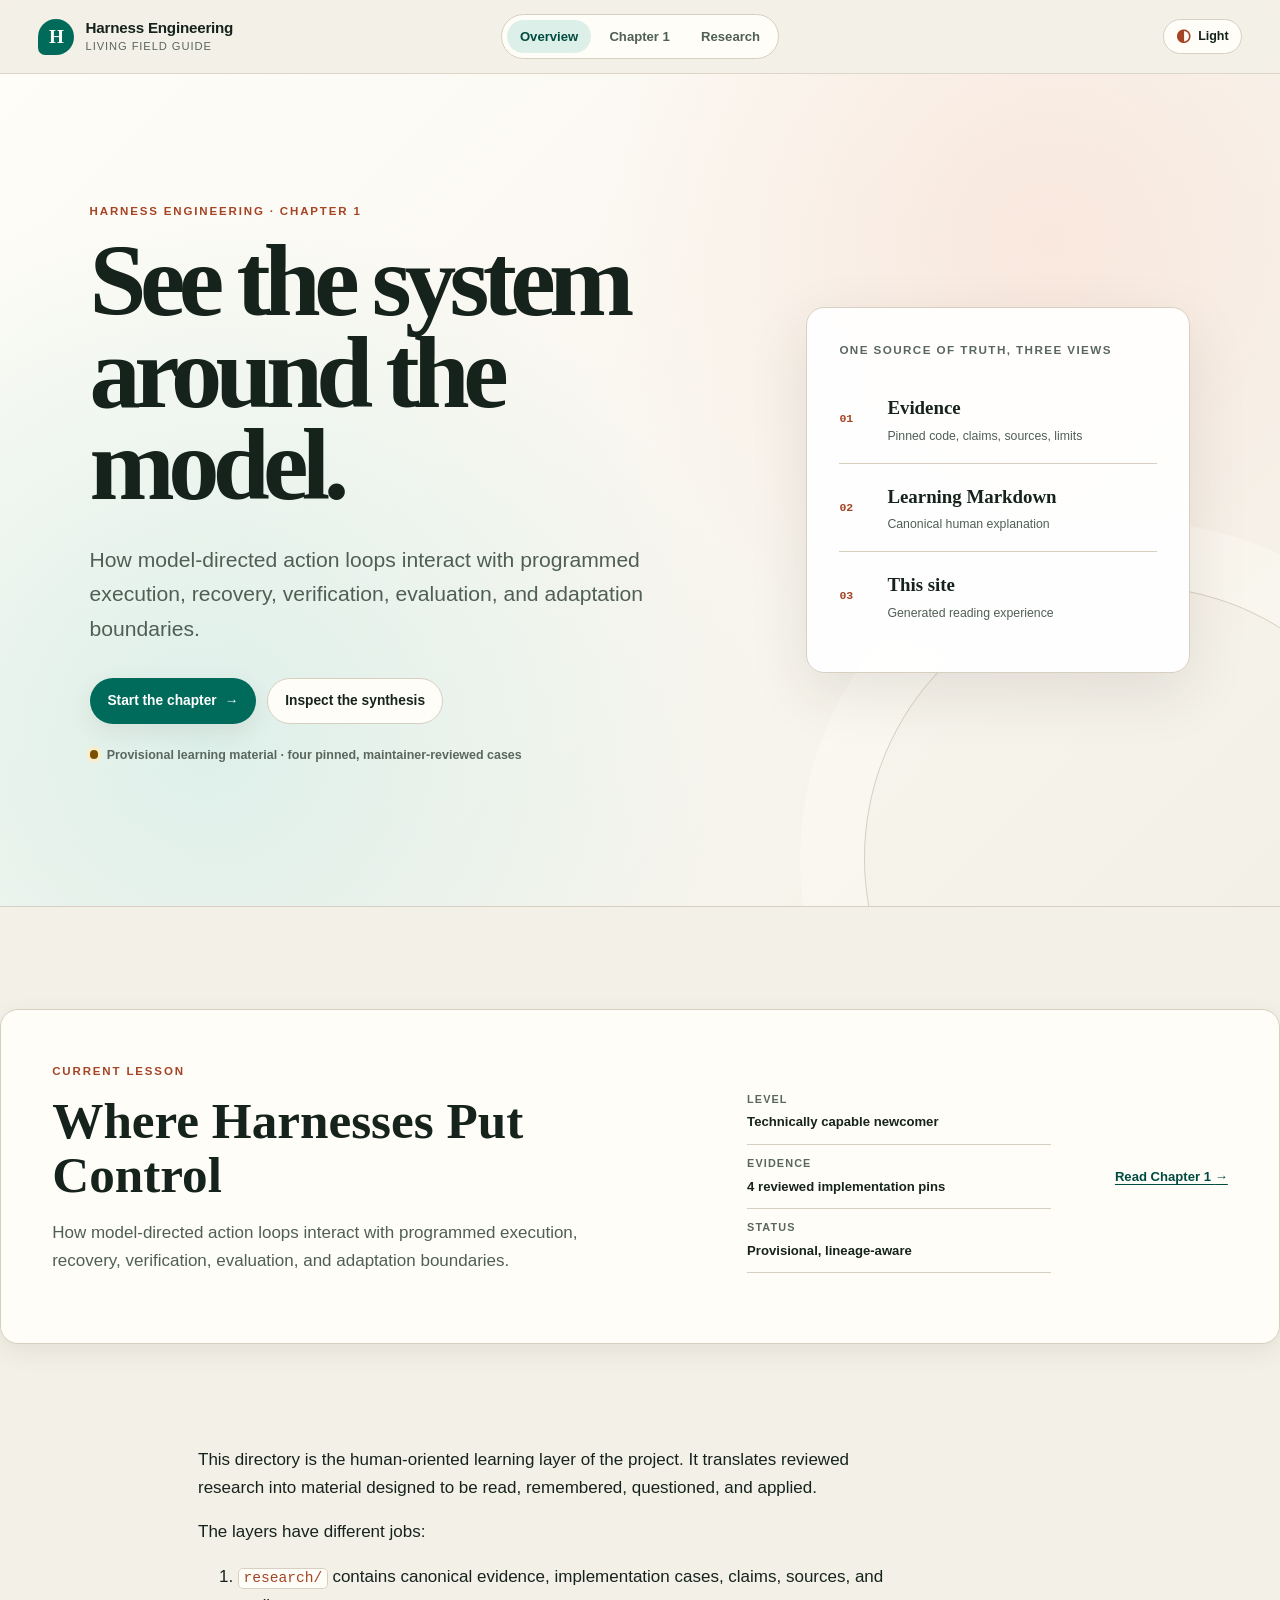
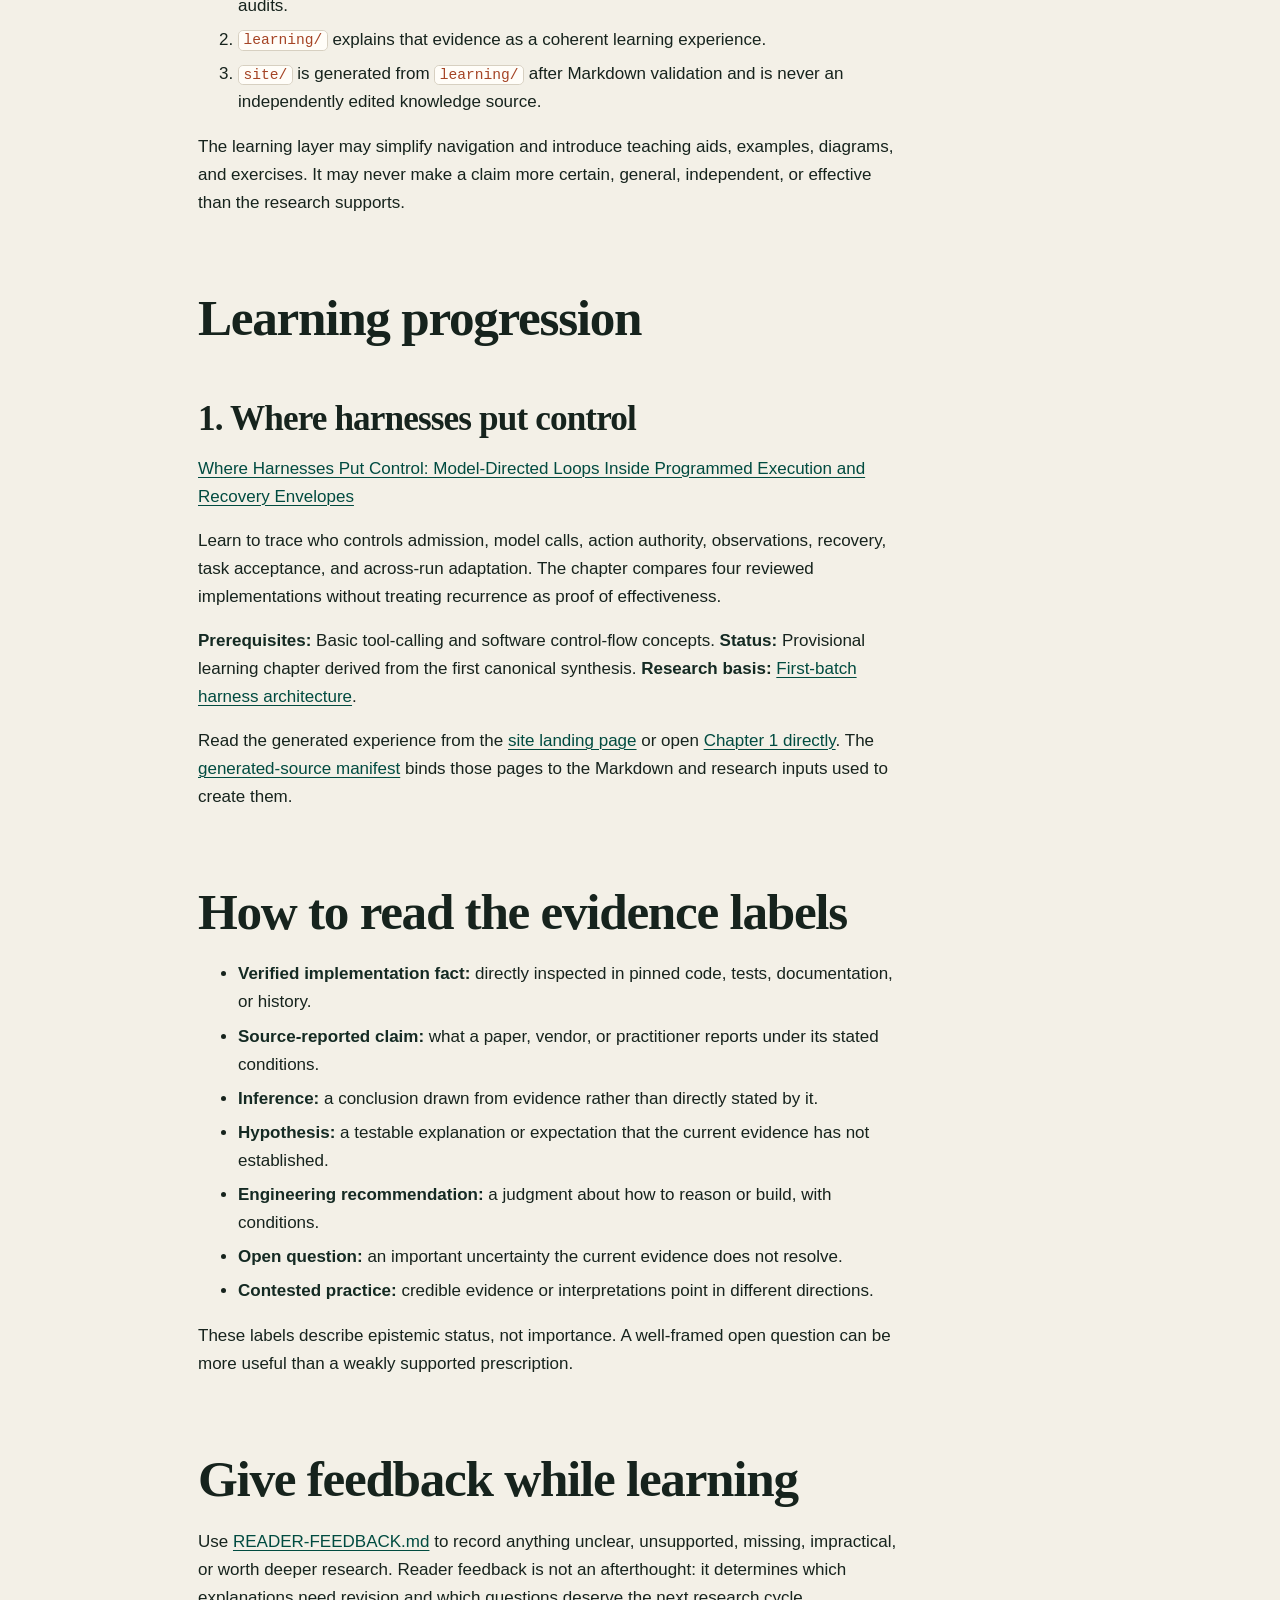
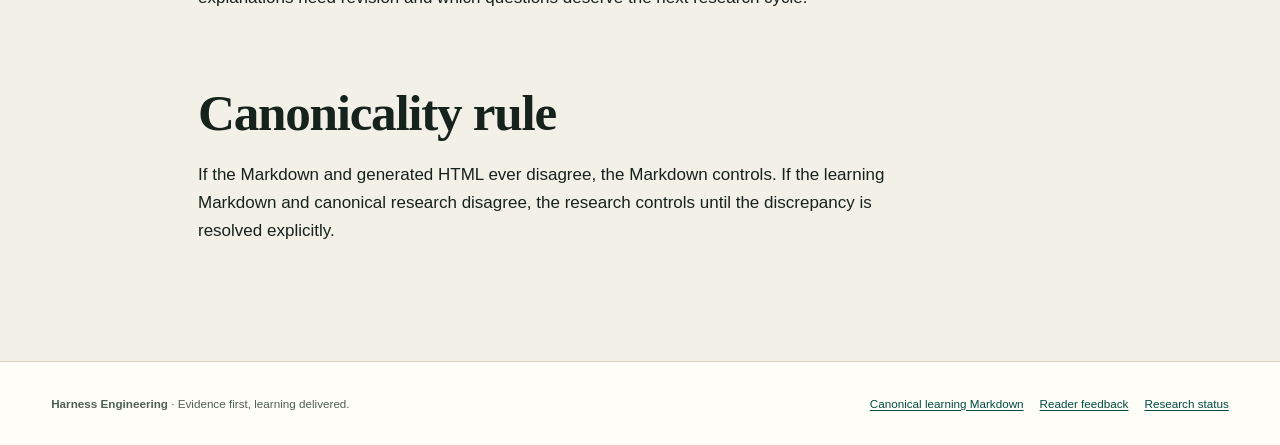
==== site/index.html @ 2ad6c8cf "Prepare first harness engineering learning experience" ====
<!doctype html>
<html lang="en" data-theme="system">
<head>
  <meta charset="utf-8">
  <meta name="viewport" content="width=device-width, initial-scale=1">
  <meta name="color-scheme" content="light dark">
  <meta name="description" content="A research-backed learning guide to the architecture around language models.">
  <title>Learning guide · Harness Engineering</title>
  <link rel="icon" href="data:image/svg+xml,%3Csvg xmlns='http://www.w3.org/2000/svg' viewBox='0 0 64 64'%3E%3Crect width='64' height='64' rx='18' fill='%23006b5a'/%3E%3Cpath d='M18 14h8v14h12V14h8v36h-8V36H26v14h-8z' fill='white'/%3E%3C/svg%3E">
  <link rel="stylesheet" href="assets/styles.css">
  <script defer src="assets/site.js"></script>
</head>
<body class="landing-page">
  <a class="skip-link" href="#main-content">Skip to content</a>
  <div class="reading-progress" aria-hidden="true"><span data-reading-progress></span></div>
  <header class="site-header">
  <a class="brand" href="index.html" aria-label="Harness Engineering home">
    <span class="brand-mark" aria-hidden="true">H</span>
    <span><strong>Harness Engineering</strong><small>Living field guide</small></span>
  </a>
  <nav class="primary-nav" aria-label="Primary">
    <a aria-current="page" href="index.html">Overview</a>
    <a href="chapters/where-harnesses-put-control.html">Chapter 1</a>
    <a href="../research/syntheses/first-batch-harness-architecture.md">Research</a>
  </nav>
  <button class="theme-toggle" type="button" data-theme-toggle aria-label="Use dark theme" title="Change color theme">
    <span class="theme-icon" aria-hidden="true">◐</span><span class="theme-label">Theme</span>
  </button>
</header>
  <main id="main-content" tabindex="-1">
  <section class="hero" aria-labelledby="hero-title">
    <div class="hero-copy">
      <p class="eyebrow">Harness engineering · Chapter 1</p>
      <h1 id="hero-title">See the system around the model.</h1>
      <p class="hero-lede">How model-directed action loops interact with programmed execution, recovery, verification, evaluation, and adaptation boundaries.</p>
      <div class="hero-actions">
        <a class="button primary" href="chapters/where-harnesses-put-control.html">Start the chapter <span aria-hidden="true">→</span></a>
        <a class="button quiet" href="../research/syntheses/first-batch-harness-architecture.md">Inspect the synthesis</a>
      </div>
      <p class="hero-note"><span class="status-dot" aria-hidden="true"></span> Provisional learning material · four pinned, maintainer-reviewed cases</p>
    </div>
    <div class="hero-model" aria-label="Three-layer knowledge architecture">
      <p class="model-kicker">One source of truth, three views</p>
      <ol>
        <li><span>01</span><div><strong>Evidence</strong><small>Pinned code, claims, sources, limits</small></div></li>
        <li><span>02</span><div><strong>Learning Markdown</strong><small>Canonical human explanation</small></div></li>
        <li><span>03</span><div><strong>This site</strong><small>Generated reading experience</small></div></li>
      </ol>
    </div>
  </section>

  <section class="chapter-feature" aria-labelledby="chapter-feature-title">
    <div>
      <p class="eyebrow">Current lesson</p>
      <h2 id="chapter-feature-title">Where Harnesses Put Control</h2>
      <p>How model-directed action loops interact with programmed execution, recovery, verification, evaluation, and adaptation boundaries.</p>
    </div>
    <dl class="chapter-facts">
      <div><dt>Level</dt><dd>Technically capable newcomer</dd></div>
      <div><dt>Evidence</dt><dd>4 reviewed implementation pins</dd></div>
      <div><dt>Status</dt><dd>Provisional, lineage-aware</dd></div>
    </dl>
    <a class="text-link" href="chapters/where-harnesses-put-control.html">Read Chapter 1 <span aria-hidden="true">→</span></a>
  </section>

  <section class="landing-copy prose" aria-labelledby="guide-details-title">
    <h2 id="guide-details-title" class="visually-hidden">About this learning guide</h2>
    <p>This directory is the human-oriented learning layer of the project. It translates reviewed research into material designed to be read, remembered, questioned, and applied.</p>
<p>The layers have different jobs:</p>
<ol>
<li><code>research/</code> contains canonical evidence, implementation cases, claims, sources, and audits.</li>
<li><code>learning/</code> explains that evidence as a coherent learning experience.</li>
<li><code>site/</code> is generated from <code>learning/</code> after Markdown validation and is never an independently edited knowledge source.</li>
</ol>
<p>The learning layer may simplify navigation and introduce teaching aids, examples, diagrams, and exercises. It may never make a claim more certain, general, independent, or effective than the research supports.</p>
<h2 id="learning-progression">Learning progression<a class="heading-anchor" href="#learning-progression" aria-label="Link to Learning progression">#</a></h2>
<h3 id="1-where-harnesses-put-control">1. Where harnesses put control<a class="heading-anchor" href="#1-where-harnesses-put-control" aria-label="Link to 1. Where harnesses put control">#</a></h3>
<p><a href="chapters/where-harnesses-put-control.html">Where Harnesses Put Control: Model-Directed Loops Inside Programmed Execution and Recovery Envelopes</a></p>
<p>Learn to trace who controls admission, model calls, action authority, observations, recovery, task acceptance, and across-run adaptation. The chapter compares four reviewed implementations without treating recurrence as proof of effectiveness.</p>
<p><strong>Prerequisites:</strong> Basic tool-calling and software control-flow concepts.
<strong>Status:</strong> Provisional learning chapter derived from the first canonical synthesis.
<strong>Research basis:</strong> <a href="../research/syntheses/first-batch-harness-architecture.md">First-batch harness architecture</a>.</p>
<p>Read the generated experience from the <a href="../site/index.html">site landing page</a> or open <a href="../site/chapters/where-harnesses-put-control.html">Chapter 1 directly</a>. The <a href="../site/generated-source-manifest.json">generated-source manifest</a> binds those pages to the Markdown and research inputs used to create them.</p>
<h2 id="how-to-read-the-evidence-labels">How to read the evidence labels<a class="heading-anchor" href="#how-to-read-the-evidence-labels" aria-label="Link to How to read the evidence labels">#</a></h2>
<ul>
<li><strong>Verified implementation fact:</strong> directly inspected in pinned code, tests, documentation, or history.</li>
<li><strong>Source-reported claim:</strong> what a paper, vendor, or practitioner reports under its stated conditions.</li>
<li><strong>Inference:</strong> a conclusion drawn from evidence rather than directly stated by it.</li>
<li><strong>Hypothesis:</strong> a testable explanation or expectation that the current evidence has not established.</li>
<li><strong>Engineering recommendation:</strong> a judgment about how to reason or build, with conditions.</li>
<li><strong>Open question:</strong> an important uncertainty the current evidence does not resolve.</li>
<li><strong>Contested practice:</strong> credible evidence or interpretations point in different directions.</li>
</ul>
<p>These labels describe epistemic status, not importance. A well-framed open question can be more useful than a weakly supported prescription.</p>
<h2 id="give-feedback-while-learning">Give feedback while learning<a class="heading-anchor" href="#give-feedback-while-learning" aria-label="Link to Give feedback while learning">#</a></h2>
<p>Use <a href="../learning/READER-FEEDBACK.md">READER-FEEDBACK.md</a> to record anything unclear, unsupported, missing, impractical, or worth deeper research. Reader feedback is not an afterthought: it determines which explanations need revision and which questions deserve the next research cycle.</p>
<h2 id="canonicality-rule">Canonicality rule<a class="heading-anchor" href="#canonicality-rule" aria-label="Link to Canonicality rule">#</a></h2>
<p>If the Markdown and generated HTML ever disagree, the Markdown controls. If the learning Markdown and canonical research disagree, the research controls until the discrepancy is resolved explicitly.</p>

  </section>
</main>
  <footer class="site-footer">
    <p><strong>Harness Engineering</strong> · Evidence first, learning delivered.</p>
    <nav aria-label="Footer">
      <a href="../learning/README.md">Canonical learning Markdown</a>
      <a href="../learning/READER-FEEDBACK.md">Reader feedback</a>
      <a href="../research/STATUS.md">Research status</a>
    </nav>
  </footer>
</body>
</html>
---- site/assets/styles.css ----
:root {
  color-scheme: light;
  --paper: #f3f0e7;
  --paper-deep: #e8e2d4;
  --surface: #fffdf8;
  --surface-raised: #ffffff;
  --ink: #16231d;
  --ink-soft: #4f5f56;
  --ink-faint: #59675f;
  --line: #d7d0c1;
  --line-strong: #b8ad9a;
  --teal: #006b5a;
  --teal-strong: #004b40;
  --teal-soft: #dcefe9;
  --rust: #a54425;
  --rust-soft: #f9e6dc;
  --gold: #795100;
  --gold-soft: #f7edcf;
  --blue: #2f5f8a;
  --blue-soft: #e3edf7;
  --violet: #66518e;
  --violet-soft: #eee8f7;
  --danger: #9b3030;
  --danger-soft: #fae5e3;
  --shadow: 0 20px 60px rgb(49 42 29 / 10%);
  --shadow-small: 0 8px 24px rgb(49 42 29 / 8%);
  --radius: 18px;
  --radius-small: 10px;
  --measure: 74ch;
  --sans: Inter, ui-sans-serif, -apple-system, BlinkMacSystemFont, "Segoe UI", sans-serif;
  --serif: Iowan Old Style, Charter, "Bitstream Charter", "Sitka Text", Cambria, Georgia, serif;
  --mono: "SFMono-Regular", Consolas, "Liberation Mono", monospace;
}

html[data-theme="dark"] {
  color-scheme: dark;
  --paper: #101713;
  --paper-deep: #162019;
  --surface: #18231d;
  --surface-raised: #1d2a23;
  --ink: #edf2ec;
  --ink-soft: #b7c3ba;
  --ink-faint: #8d9b91;
  --line: #34453a;
  --line-strong: #526658;
  --teal: #63d2b7;
  --teal-strong: #9ee8d6;
  --teal-soft: #173a31;
  --rust: #ef906c;
  --rust-soft: #47291f;
  --gold: #e3bd62;
  --gold-soft: #3d331b;
  --blue: #88b7e1;
  --blue-soft: #20364a;
  --violet: #bba8df;
  --violet-soft: #332b45;
  --danger: #f49a94;
  --danger-soft: #482524;
  --shadow: 0 20px 60px rgb(0 0 0 / 28%);
  --shadow-small: 0 8px 24px rgb(0 0 0 / 22%);
}

*,
*::before,
*::after {
  box-sizing: border-box;
}

html {
  scroll-behavior: smooth;
  scroll-padding-top: 7rem;
}

body {
  min-width: 300px;
  margin: 0;
  background: var(--paper);
  color: var(--ink);
  font-family: var(--sans);
  font-size: 17px;
  line-height: 1.65;
  text-rendering: optimizeLegibility;
}

a {
  color: var(--teal-strong);
  text-underline-offset: 0.2em;
  text-decoration-thickness: 0.08em;
}

a:hover {
  color: var(--rust);
}

button,
a {
  -webkit-tap-highlight-color: transparent;
}

:focus-visible {
  outline: 3px solid var(--rust);
  outline-offset: 4px;
  border-radius: 3px;
}

.visually-hidden {
  position: absolute !important;
  width: 1px !important;
  height: 1px !important;
  padding: 0 !important;
  margin: -1px !important;
  overflow: hidden !important;
  clip: rect(0, 0, 0, 0) !important;
  white-space: nowrap !important;
  border: 0 !important;
}

.skip-link {
  position: fixed;
  z-index: 100;
  top: 0.75rem;
  left: 0.75rem;
  padding: 0.65rem 0.9rem;
  transform: translateY(-160%);
  background: var(--ink);
  color: var(--surface);
  border-radius: 0.4rem;
  font-weight: 750;
}

.skip-link:focus {
  transform: translateY(0);
}

.reading-progress {
  position: fixed;
  z-index: 60;
  inset: 0 0 auto;
  height: 3px;
  background: transparent;
}

.reading-progress span {
  display: block;
  width: 100%;
  height: 100%;
  transform: scaleX(0);
  transform-origin: left;
  background: linear-gradient(90deg, var(--teal), var(--rust));
}

.site-header {
  position: sticky;
  z-index: 50;
  top: 0;
  display: grid;
  grid-template-columns: minmax(13rem, 1fr) auto minmax(7rem, 1fr);
  align-items: center;
  min-height: 74px;
  padding: 0.65rem clamp(1rem, 3vw, 3.5rem);
  border-bottom: 1px solid color-mix(in srgb, var(--line), transparent 18%);
  background: color-mix(in srgb, var(--paper), transparent 6%);
  backdrop-filter: blur(18px) saturate(115%);
}

.brand {
  display: inline-flex;
  gap: 0.7rem;
  align-items: center;
  width: fit-content;
  color: var(--ink);
  text-decoration: none;
}

.brand-mark {
  display: grid;
  place-items: center;
  width: 2.25rem;
  height: 2.25rem;
  border-radius: 50% 50% 50% 20%;
  background: var(--teal);
  color: var(--surface);
  font-family: var(--serif);
  font-size: 1.2rem;
  font-weight: 800;
}

.brand strong,
.brand small {
  display: block;
  line-height: 1.2;
}

.brand strong {
  font-size: 0.95rem;
  letter-spacing: -0.015em;
}

.brand small {
  margin-top: 0.15rem;
  color: var(--ink-faint);
  font-size: 0.7rem;
  letter-spacing: 0.08em;
  text-transform: uppercase;
}

.primary-nav {
  display: flex;
  gap: 0.35rem;
  align-items: center;
  padding: 0.3rem;
  border: 1px solid var(--line);
  border-radius: 999px;
  background: var(--surface);
}

.primary-nav a {
  padding: 0.38rem 0.8rem;
  border-radius: 999px;
  color: var(--ink-soft);
  font-size: 0.82rem;
  font-weight: 700;
  text-decoration: none;
}

.primary-nav a[aria-current="page"] {
  background: var(--teal-soft);
  color: var(--teal-strong);
}

.theme-toggle {
  justify-self: end;
  display: inline-flex;
  gap: 0.45rem;
  align-items: center;
  padding: 0.52rem 0.75rem;
  border: 1px solid var(--line);
  border-radius: 999px;
  background: var(--surface);
  color: var(--ink);
  font: 700 0.78rem/1 var(--sans);
  cursor: pointer;
}

.theme-icon {
  color: var(--rust);
  font-size: 1.05rem;
}

.hero {
  position: relative;
  display: grid;
  grid-template-columns: minmax(0, 1.25fr) minmax(18rem, 0.75fr);
  gap: clamp(2rem, 6vw, 7rem);
  align-items: center;
  min-height: min(760px, calc(100vh - 74px));
  padding: clamp(4rem, 10vw, 8rem) clamp(1.3rem, 7vw, 8rem);
  overflow: hidden;
  border-bottom: 1px solid var(--line);
  background:
    radial-gradient(circle at 82% 20%, color-mix(in srgb, var(--rust-soft), transparent 10%), transparent 28rem),
    radial-gradient(circle at 16% 80%, color-mix(in srgb, var(--teal-soft), transparent 5%), transparent 34rem),
    linear-gradient(135deg, var(--surface), var(--paper));
}

.hero::after {
  content: "";
  position: absolute;
  right: -8rem;
  bottom: -14rem;
  width: 34rem;
  height: 34rem;
  border: 1px solid var(--line);
  border-radius: 50%;
  box-shadow: 0 0 0 4rem color-mix(in srgb, var(--surface), transparent 70%);
  pointer-events: none;
}

.hero-copy,
.hero-model {
  position: relative;
  z-index: 1;
}

.eyebrow {
  margin: 0 0 0.85rem;
  color: var(--rust);
  font-size: 0.72rem;
  font-weight: 850;
  letter-spacing: 0.16em;
  text-transform: uppercase;
}

.hero h1 {
  max-width: 12ch;
  margin: 0;
  font-family: var(--serif);
  font-size: clamp(3.4rem, 8vw, 7.8rem);
  font-weight: 640;
  letter-spacing: -0.065em;
  line-height: 0.9;
}

.hero-lede {
  max-width: 63ch;
  margin: 2rem 0 0;
  color: var(--ink-soft);
  font-size: clamp(1.05rem, 1.65vw, 1.32rem);
  line-height: 1.62;
}

.hero-actions,
.chapter-actions {
  display: flex;
  flex-wrap: wrap;
  gap: 0.7rem;
  margin-top: 2rem;
}

.button {
  display: inline-flex;
  gap: 0.5rem;
  align-items: center;
  justify-content: center;
  min-height: 2.9rem;
  padding: 0.7rem 1.05rem;
  border: 1px solid transparent;
  border-radius: 999px;
  font: 760 0.86rem/1.2 var(--sans);
  text-decoration: none;
  cursor: pointer;
}

.button.primary {
  background: var(--teal);
  color: #fff;
  box-shadow: var(--shadow-small);
}

.button.primary:hover {
  background: var(--rust);
  color: #fff;
}

.button.quiet {
  border-color: var(--line);
  background: var(--surface);
  color: var(--ink);
}

.button.compact {
  min-height: 2.35rem;
  padding: 0.5rem 0.85rem;
  font-size: 0.77rem;
}

.hero-note {
  margin-top: 1.3rem;
  color: var(--ink-faint);
  font-size: 0.78rem;
  font-weight: 650;
}

.status-dot {
  display: inline-block;
  width: 0.55rem;
  height: 0.55rem;
  margin-right: 0.3rem;
  border-radius: 50%;
  background: var(--gold);
  box-shadow: 0 0 0 0.23rem var(--gold-soft);
}

.hero-model {
  padding: clamp(1.3rem, 3vw, 2rem);
  border: 1px solid var(--line);
  border-radius: var(--radius);
  background: color-mix(in srgb, var(--surface-raised), transparent 6%);
  box-shadow: var(--shadow);
}

.model-kicker {
  margin: 0 0 1rem;
  color: var(--ink-faint);
  font-size: 0.73rem;
  font-weight: 800;
  letter-spacing: 0.12em;
  text-transform: uppercase;
}

.hero-model ol {
  margin: 0;
  padding: 0;
  list-style: none;
}

.hero-model li {
  display: grid;
  grid-template-columns: 2.2rem 1fr;
  gap: 0.8rem;
  align-items: center;
  padding: 1.05rem 0;
  border-top: 1px solid var(--line);
}

.hero-model li:first-child {
  border-top: 0;
}

.hero-model li > span {
  color: var(--rust);
  font: 800 0.72rem/1 var(--mono);
}

.hero-model strong,
.hero-model small {
  display: block;
}

.hero-model strong {
  font-family: var(--serif);
  font-size: 1.18rem;
}

.hero-model small {
  margin-top: 0.16rem;
  color: var(--ink-soft);
  font-size: 0.77rem;
}

.chapter-feature {
  display: grid;
  grid-template-columns: minmax(0, 1.35fr) minmax(14rem, 0.65fr) auto;
  gap: clamp(2rem, 5vw, 5rem);
  align-items: center;
  max-width: 1280px;
  margin: clamp(4rem, 8vw, 7rem) auto;
  padding: clamp(1.3rem, 4vw, 3.2rem);
  border: 1px solid var(--line);
  border-radius: var(--radius);
  background: var(--surface);
  box-shadow: var(--shadow-small);
}

.chapter-feature h2 {
  margin: 0;
  font-family: var(--serif);
  font-size: clamp(2rem, 4vw, 3.5rem);
  line-height: 1.05;
}

.chapter-feature p:not(.eyebrow) {
  max-width: 58ch;
  color: var(--ink-soft);
}

.chapter-facts {
  margin: 0;
}

.chapter-facts div {
  padding: 0.65rem 0;
  border-bottom: 1px solid var(--line);
}

.chapter-facts dt {
  color: var(--ink-faint);
  font-size: 0.68rem;
  font-weight: 800;
  letter-spacing: 0.1em;
  text-transform: uppercase;
}

.chapter-facts dd {
  margin: 0.18rem 0 0;
  color: var(--ink);
  font-size: 0.82rem;
  font-weight: 700;
}

.text-link {
  white-space: nowrap;
  font-size: 0.82rem;
  font-weight: 800;
}

.landing-copy {
  max-width: 980px;
  margin: 0 auto clamp(5rem, 9vw, 9rem);
  padding: 0 clamp(1.3rem, 5vw, 3rem);
}

.chapter-layout {
  display: grid;
  grid-template-columns: minmax(10rem, 0.7fr) minmax(0, 3fr) minmax(12rem, 0.85fr);
  gap: clamp(1.5rem, 4vw, 4rem);
  max-width: 1560px;
  margin: 0 auto;
  padding: clamp(2rem, 5vw, 5rem) clamp(1.2rem, 4vw, 4rem) 6rem;
}

.chapter-rail,
.toc {
  position: sticky;
  top: 6.5rem;
  align-self: start;
  max-height: calc(100vh - 8rem);
  overflow: auto;
  font-size: 0.76rem;
}

.chapter-rail {
  color: var(--ink-soft);
}

.back-link,
.rail-source {
  font-weight: 750;
}

.rail-label {
  margin: 2.5rem 0 0.5rem;
  color: var(--ink-faint);
  font-size: 0.68rem;
  font-weight: 850;
  letter-spacing: 0.12em;
  text-transform: uppercase;
}

.rail-progress {
  height: 4px;
  border-radius: 999px;
  background: var(--line);
}

.rail-progress span {
  display: block;
  width: 100%;
  height: 100%;
  border-radius: inherit;
  background: var(--teal);
}

.rail-status,
.rail-updated {
  margin: 1rem 0 0;
}

.rail-source {
  display: inline-block;
  margin-top: 1.5rem;
}

.chapter-article {
  min-width: 0;
  max-width: 900px;
  margin: 0 auto;
}

.chapter-header {
  margin-bottom: 3.5rem;
  padding-bottom: 2.5rem;
  border-bottom: 1px solid var(--line);
}

.chapter-header h1 {
  max-width: 15ch;
  margin: 0;
  font-family: var(--serif);
  font-size: clamp(3rem, 7vw, 6.4rem);
  font-weight: 640;
  letter-spacing: -0.055em;
  line-height: 0.94;
}

.chapter-subtitle {
  max-width: 48ch;
  margin: 1.25rem 0 0;
  color: var(--rust);
  font-family: var(--serif);
  font-size: clamp(1.2rem, 2vw, 1.6rem);
  font-style: italic;
}

.chapter-summary {
  max-width: 64ch;
  margin: 1.2rem 0 0;
  color: var(--ink-soft);
  font-size: 1.05rem;
}

.case-pins {
  display: grid;
  grid-template-columns: repeat(2, minmax(0, 1fr));
  gap: 0.5rem;
  margin: 1.8rem 0 0;
  padding: 0;
  list-style: none;
}

.case-pins li {
  display: grid;
  grid-template-columns: minmax(0, 1fr) auto;
  gap: 0.08rem 0.7rem;
  padding: 0.72rem 0.8rem;
  border: 1px solid var(--line);
  border-radius: var(--radius-small);
  background: var(--surface);
}

.case-pins strong,
.case-pins span {
  overflow: hidden;
  text-overflow: ellipsis;
  white-space: nowrap;
}

.case-pins strong {
  font-size: 0.75rem;
}

.case-pins span {
  color: var(--ink-faint);
  font-size: 0.68rem;
}

.case-pins code {
  grid-column: 2;
  grid-row: 1 / 3;
  align-self: center;
  color: var(--rust);
  font-size: 0.66rem;
}

.epistemic-key {
  display: flex;
  flex-wrap: wrap;
  gap: 0.42rem;
  margin: 1.1rem 0 0;
  padding: 0;
  list-style: none;
}

.epistemic-key li,
.evidence-kind {
  padding: 0.22rem 0.48rem;
  border: 1px solid var(--line);
  border-radius: 999px;
  background: var(--surface);
  color: var(--ink-soft);
  font-size: 0.63rem;
  font-weight: 800;
  letter-spacing: 0.035em;
}

.epistemic-key .kind-fact { border-color: color-mix(in srgb, var(--teal), transparent 35%); background: var(--teal-soft); color: var(--teal-strong); }
.epistemic-key .kind-reported { border-color: color-mix(in srgb, var(--blue), transparent 35%); background: var(--blue-soft); color: var(--blue); }
.epistemic-key .kind-inference { border-color: color-mix(in srgb, var(--gold), transparent 35%); background: var(--gold-soft); color: var(--gold); }
.epistemic-key .kind-recommendation { border-color: color-mix(in srgb, var(--violet), transparent 35%); background: var(--violet-soft); color: var(--violet); }
.epistemic-key .kind-contested { border-color: color-mix(in srgb, var(--danger), transparent 35%); background: var(--danger-soft); color: var(--danger); }
.epistemic-key .kind-open { border-style: dashed; border-color: var(--line-strong); }

.prose {
  color: var(--ink);
}

.prose > :first-child {
  margin-top: 0;
}

.prose h2,
.prose h3,
.prose h4 {
  position: relative;
  font-family: var(--serif);
  font-weight: 650;
  letter-spacing: -0.025em;
  line-height: 1.12;
}

.prose h2 {
  margin: 4.5rem 0 1.25rem;
  font-size: clamp(2rem, 4vw, 3.25rem);
}

.prose h3 {
  margin: 3.3rem 0 1rem;
  font-size: clamp(1.55rem, 2.8vw, 2.2rem);
}

.prose h4 {
  margin: 2.2rem 0 0.75rem;
  font-size: 1.3rem;
}

.heading-anchor {
  position: absolute;
  left: -1.2em;
  opacity: 0;
  color: var(--line-strong);
  font-family: var(--sans);
  font-size: 0.55em;
  text-decoration: none;
}

.prose h2:hover .heading-anchor,
.prose h3:hover .heading-anchor,
.prose h4:hover .heading-anchor,
.heading-anchor:focus-visible {
  opacity: 1;
}

.prose p,
.prose ul,
.prose ol {
  max-width: var(--measure);
}

.prose p {
  margin: 1rem 0;
}

.prose li + li {
  margin-top: 0.38rem;
}

.prose strong {
  color: color-mix(in srgb, var(--ink), var(--teal) 10%);
}

.prose code,
.chapter-layout code {
  font-family: var(--mono);
}

.prose :not(pre) > code {
  padding: 0.08em 0.3em;
  border: 1px solid var(--line);
  border-radius: 0.3rem;
  background: var(--surface);
  color: var(--rust);
  font-size: 0.86em;
  overflow-wrap: anywhere;
}

.prose pre {
  max-width: 100%;
  padding: 1rem;
  overflow: auto;
  border: 1px solid var(--line);
  border-radius: var(--radius-small);
  background: var(--surface);
  font-size: 0.82rem;
}

.callout {
  max-width: var(--measure);
  margin: 2rem 0;
  padding: 1.05rem 1.25rem;
  border: 1px solid var(--line);
  border-left: 5px solid var(--gold);
  border-radius: 0 var(--radius-small) var(--radius-small) 0;
  background: var(--gold-soft);
  color: var(--ink-soft);
}

.callout.confusion {
  border-left-color: var(--rust);
  background: var(--rust-soft);
}

.callout p {
  margin: 0;
}

.evidence-detail {
  max-width: var(--measure);
  margin: 1.4rem 0;
  border: 1px solid var(--line);
  border-radius: var(--radius-small);
  background: var(--surface);
  box-shadow: var(--shadow-small);
}

.evidence-detail.kind-fact { border-left: 4px solid var(--teal); }
.evidence-detail.kind-reported { border-left: 4px solid var(--blue); }
.evidence-detail.kind-inference { border-left: 4px solid var(--gold); }
.evidence-detail.kind-recommendation { border-left: 4px solid var(--violet); }
.evidence-detail.kind-contested { border-left: 4px solid var(--danger); }
.evidence-detail.kind-open { border-left: 4px dashed var(--line-strong); }

.evidence-detail summary {
  padding: 0.85rem 2.7rem 0.85rem 1rem;
  color: var(--teal-strong);
  font-size: 0.78rem;
  font-weight: 820;
  cursor: pointer;
}

.evidence-detail[open] summary {
  border-bottom: 1px solid var(--line);
}

.evidence-detail > :not(summary) {
  margin-right: 1rem;
  margin-left: 1rem;
}

.evidence-detail > :last-child {
  margin-bottom: 1rem;
}

.table-scroll {
  max-width: 100%;
  margin: 1.8rem 0;
  overflow-x: auto;
  border: 1px solid var(--line);
  border-radius: var(--radius-small);
  background: var(--surface);
  box-shadow: var(--shadow-small);
}

.table-scroll:focus-visible {
  outline-offset: 2px;
}

.prose table {
  width: 100%;
  border-collapse: collapse;
  font-size: 0.8rem;
  line-height: 1.45;
}

.prose th,
.prose td {
  padding: 0.8rem 0.9rem;
  border-bottom: 1px solid var(--line);
  vertical-align: top;
  text-align: left;
}

.prose th {
  background: var(--paper-deep);
  color: var(--ink);
  font-size: 0.7rem;
  letter-spacing: 0.04em;
}

.prose tr:last-child td {
  border-bottom: 0;
}

.control-map {
  max-width: 100%;
  margin: 2.5rem 0;
  padding: clamp(1rem, 3vw, 1.7rem);
  border: 1px solid var(--line-strong);
  border-radius: var(--radius);
  background: linear-gradient(160deg, var(--surface), color-mix(in srgb, var(--teal-soft), var(--surface) 82%));
  box-shadow: var(--shadow);
}

.control-map figcaption strong,
.control-map figcaption span {
  display: block;
}

.control-map figcaption strong {
  font-family: var(--serif);
  font-size: 1.5rem;
}

.control-map figcaption span {
  color: var(--ink-soft);
  font-size: 0.78rem;
}

.control-flow {
  display: grid;
  grid-template-columns: repeat(3, minmax(0, 1fr));
  gap: 0.65rem;
  margin: 1.5rem 0 0;
  padding: 0;
  list-style: none;
}

.control-flow li,
.support-contracts article,
.control-branch > div {
  border: 1px solid var(--line);
  border-radius: var(--radius-small);
  background: var(--surface-raised);
}

.control-flow li {
  display: grid;
  grid-template-columns: auto 1fr;
  gap: 0.6rem;
  align-items: start;
  padding: 0.8rem;
}

.flow-number {
  color: var(--rust);
  font: 800 0.66rem/1.3 var(--mono);
}

.control-flow strong,
.control-flow small,
.control-branch strong,
.control-branch small {
  display: block;
}

.control-flow strong,
.control-branch strong {
  font-size: 0.76rem;
}

.control-flow small,
.control-branch small {
  margin-top: 0.15rem;
  color: var(--ink-soft);
  font-size: 0.66rem;
  line-height: 1.35;
}

.control-branch {
  display: grid;
  grid-template-columns: 1fr auto 1fr;
  gap: 0.65rem;
  align-items: center;
  margin: 0.65rem 0 0;
}

.control-branch > div {
  padding: 0.75rem;
}

.branch-arrow {
  color: var(--rust);
  font-size: 1.3rem;
}

.branch-line {
  display: none;
}

.support-contracts {
  display: grid;
  grid-template-columns: repeat(3, minmax(0, 1fr));
  gap: 0.65rem;
  margin-top: 0.65rem;
}

.support-contracts article {
  padding: 0.7rem;
  border-style: dashed;
}

.support-contracts span {
  color: var(--violet);
  font-size: 0.65rem;
  font-weight: 850;
  letter-spacing: 0.05em;
  text-transform: uppercase;
}

.support-contracts p,
.diagram-loop-note {
  margin: 0.3rem 0 0;
  color: var(--ink-soft);
  font-size: 0.66rem;
  line-height: 1.4;
}

.diagram-loop-note {
  max-width: none !important;
  padding-top: 0.8rem;
  border-top: 1px solid var(--line);
}

.toc {
  padding-left: 1rem;
  border-left: 1px solid var(--line);
}

.toc-title {
  margin: 0 0 0.8rem;
  color: var(--ink-faint);
  font-size: 0.65rem;
  font-weight: 850;
  letter-spacing: 0.12em;
  text-transform: uppercase;
}

.toc ol {
  margin: 0;
  padding: 0;
  list-style: none;
}

.toc li + li {
  margin-top: 0.35rem;
}

.toc-level-3 {
  padding-left: 0.75rem;
}

.toc a {
  display: block;
  padding: 0.18rem 0;
  color: var(--ink-faint);
  line-height: 1.35;
  text-decoration: none;
}

.toc a:hover,
.toc a[aria-current="location"] {
  color: var(--rust);
}

.chapter-end {
  margin-top: 5rem;
  padding: clamp(1.4rem, 4vw, 2.5rem);
  border-radius: var(--radius);
  background: var(--teal-strong);
  color: #fff;
}

.chapter-end .eyebrow {
  color: #bde9dc;
}

.chapter-end h2 {
  max-width: 18ch;
  margin: 0;
  font-family: var(--serif);
  font-size: clamp(2rem, 4vw, 3rem);
  line-height: 1.05;
}

.chapter-end p:not(.eyebrow) {
  max-width: 58ch;
  color: #dfeee8;
}

.chapter-end .button.primary {
  background: #fff;
  color: #173d34;
}

.site-footer {
  display: flex;
  gap: 2rem;
  justify-content: space-between;
  align-items: center;
  padding: 2rem clamp(1rem, 4vw, 4rem);
  border-top: 1px solid var(--line);
  background: var(--surface);
  color: var(--ink-soft);
  font-size: 0.73rem;
}

.site-footer p {
  margin: 0;
}

.site-footer nav {
  display: flex;
  flex-wrap: wrap;
  gap: 1rem;
}

@media (max-width: 1180px) {
  .chapter-layout {
    grid-template-columns: minmax(9rem, 0.6fr) minmax(0, 2.8fr);
  }

  .toc {
    display: none;
  }

  .chapter-feature {
    grid-template-columns: minmax(0, 1fr) minmax(13rem, 0.5fr);
  }

  .chapter-feature .text-link {
    grid-column: 1 / -1;
  }
}

@media (max-width: 900px) {
  .site-header {
    grid-template-columns: 1fr auto;
  }

  .primary-nav {
    position: fixed;
    right: 0;
    bottom: 0;
    left: 0;
    z-index: 70;
    justify-content: center;
    border-width: 1px 0 0;
    border-radius: 0;
    box-shadow: 0 -6px 24px rgb(0 0 0 / 8%);
  }

  .hero {
    grid-template-columns: 1fr;
    min-height: auto;
  }

  .hero-model {
    max-width: 36rem;
  }

  .chapter-layout {
    display: block;
    padding-top: 2.5rem;
  }

  .chapter-rail {
    position: static;
    display: flex;
    flex-wrap: wrap;
    gap: 0.7rem 1rem;
    align-items: center;
    max-height: none;
    margin-bottom: 2rem;
    padding-bottom: 1rem;
    border-bottom: 1px solid var(--line);
  }

  .chapter-rail .rail-label,
  .chapter-rail .rail-progress {
    display: none;
  }

  .chapter-rail p,
  .chapter-rail a {
    margin: 0;
  }

  .site-footer {
    margin-bottom: 3.5rem;
  }
}

@media (max-width: 640px) {
  body {
    font-size: 16px;
  }

  .site-header {
    min-height: 64px;
    padding-inline: 0.8rem;
  }

  .brand small,
  .theme-label {
    display: none;
  }

  .theme-toggle {
    width: 2.5rem;
    justify-content: center;
    padding: 0;
  }

  .hero {
    padding: 4rem 1.1rem 3.5rem;
  }

  .hero h1 {
    font-size: clamp(3.15rem, 16vw, 4.7rem);
  }

  .hero-actions .button {
    width: 100%;
  }

  .chapter-feature {
    display: block;
    margin: 3rem 1rem;
  }

  .chapter-facts {
    margin: 1.5rem 0;
  }

  .landing-copy {
    padding-inline: 1.1rem;
  }

  .chapter-layout {
    padding: 1.4rem 1rem 5rem;
  }

  .chapter-header h1 {
    font-size: clamp(2.8rem, 15vw, 4.3rem);
  }

  .case-pins {
    grid-template-columns: 1fr;
  }

  .control-flow,
  .support-contracts {
    grid-template-columns: 1fr;
  }

  .control-branch {
    grid-template-columns: 1fr;
  }

  .branch-arrow {
    transform: rotate(90deg);
    justify-self: center;
  }

  .heading-anchor {
    display: none;
  }

  .prose ul,
  .prose ol {
    padding-left: 1.3rem;
  }

  .site-footer {
    display: block;
    padding-bottom: 5rem;
  }

  .site-footer nav {
    margin-top: 0.8rem;
  }
}

@media (prefers-reduced-motion: reduce) {
  html {
    scroll-behavior: auto;
  }

  *,
  *::before,
  *::after {
    scroll-behavior: auto !important;
    transition-duration: 0.01ms !important;
    animation-duration: 0.01ms !important;
    animation-iteration-count: 1 !important;
  }
}

@media print {
  :root,
  html[data-theme="dark"] {
    --paper: #fff;
    --surface: #fff;
    --surface-raised: #fff;
    --ink: #111;
    --ink-soft: #333;
    --ink-faint: #555;
    --line: #bbb;
    --line-strong: #888;
  }

  @page {
    margin: 18mm 16mm;
  }

  body {
    background: #fff;
    color: #111;
    font-size: 10.5pt;
  }

  .site-header,
  .reading-progress,
  .chapter-rail,
  .toc,
  .chapter-actions,
  .site-footer,
  .heading-anchor,
  .chapter-end .button {
    display: none !important;
  }

  .chapter-layout {
    display: block;
    max-width: none;
    padding: 0;
  }

  .chapter-article {
    max-width: none;
  }

  .chapter-header h1 {
    font-size: 34pt;
  }

  .prose h2,
  .prose h3,
  .prose h4 {
    break-after: avoid;
  }

  .evidence-detail {
    break-inside: avoid;
    box-shadow: none;
  }

  .evidence-detail > * {
    display: block !important;
  }

  .table-scroll,
  .control-map,
  .chapter-end {
    break-inside: avoid;
    box-shadow: none;
  }

  a[href^="http"]::after {
    content: " (" attr(href) ")";
    font-size: 0.8em;
    overflow-wrap: anywhere;
  }
}
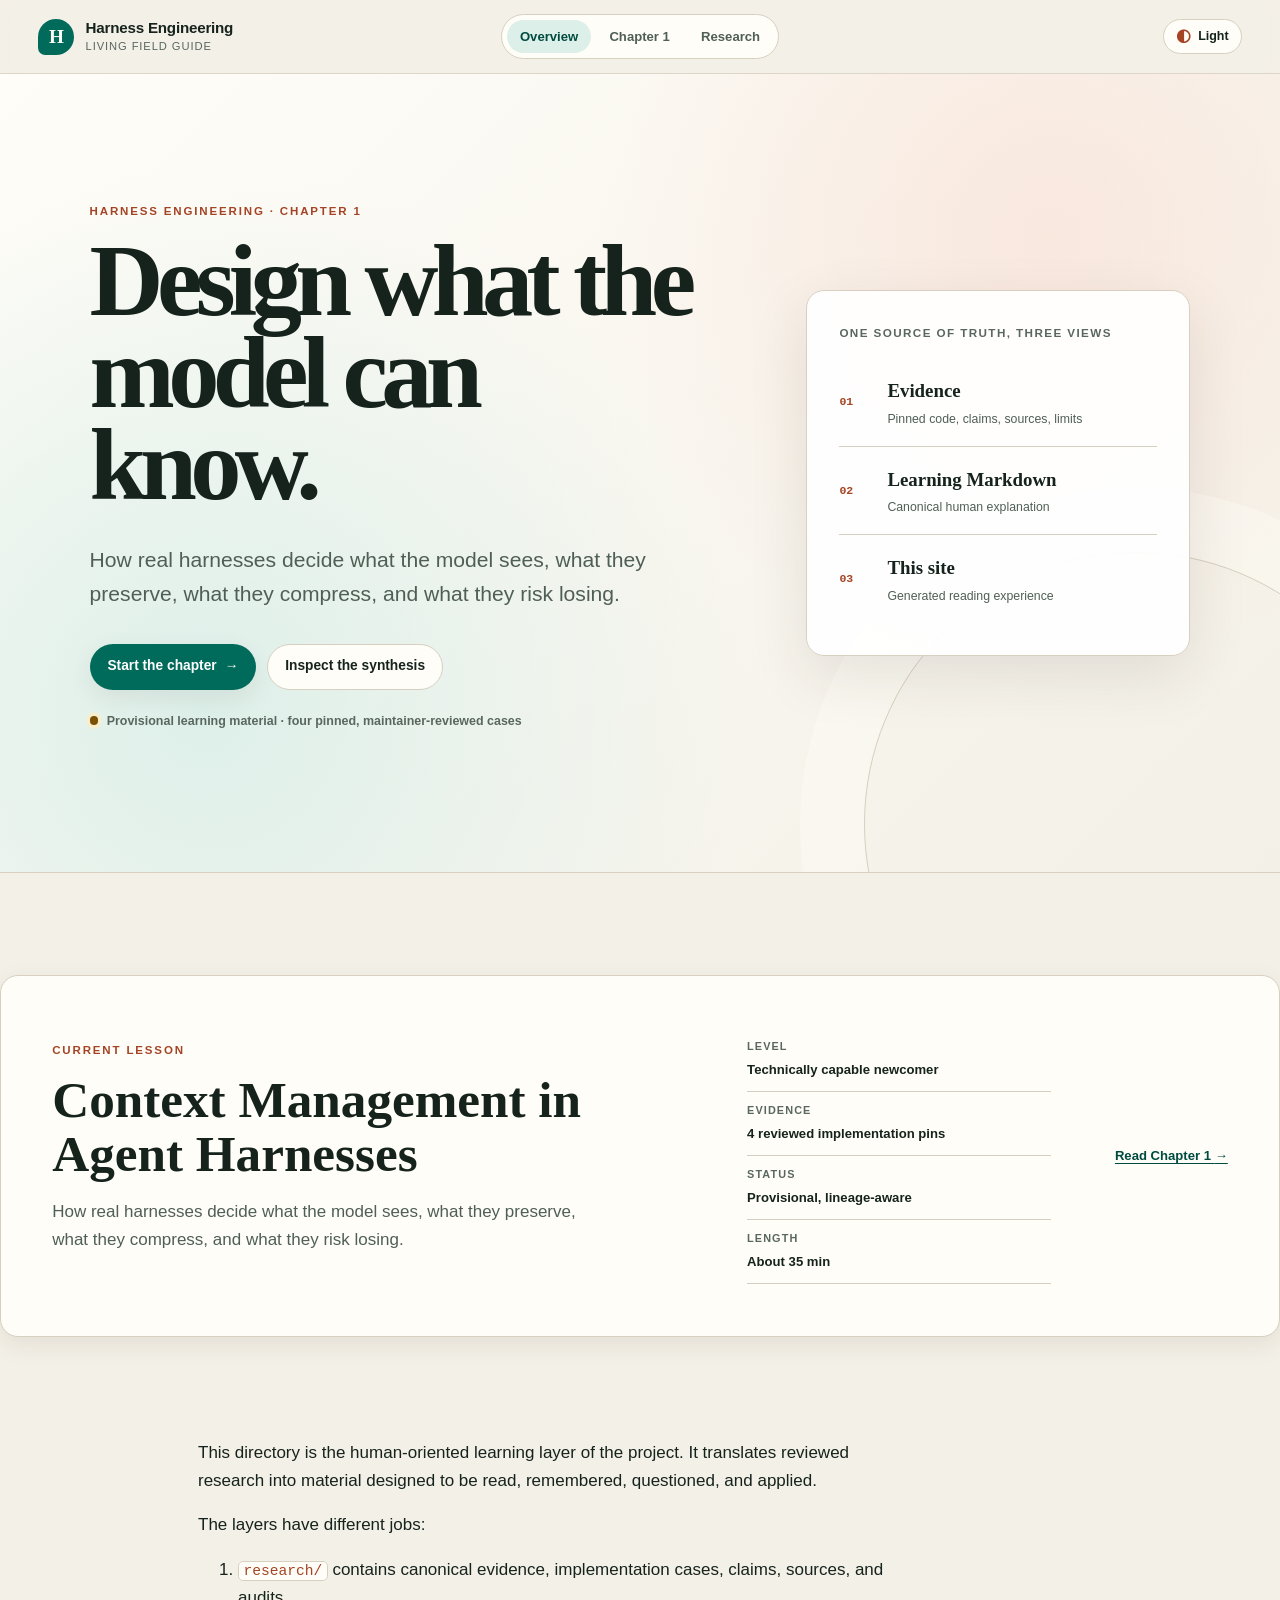
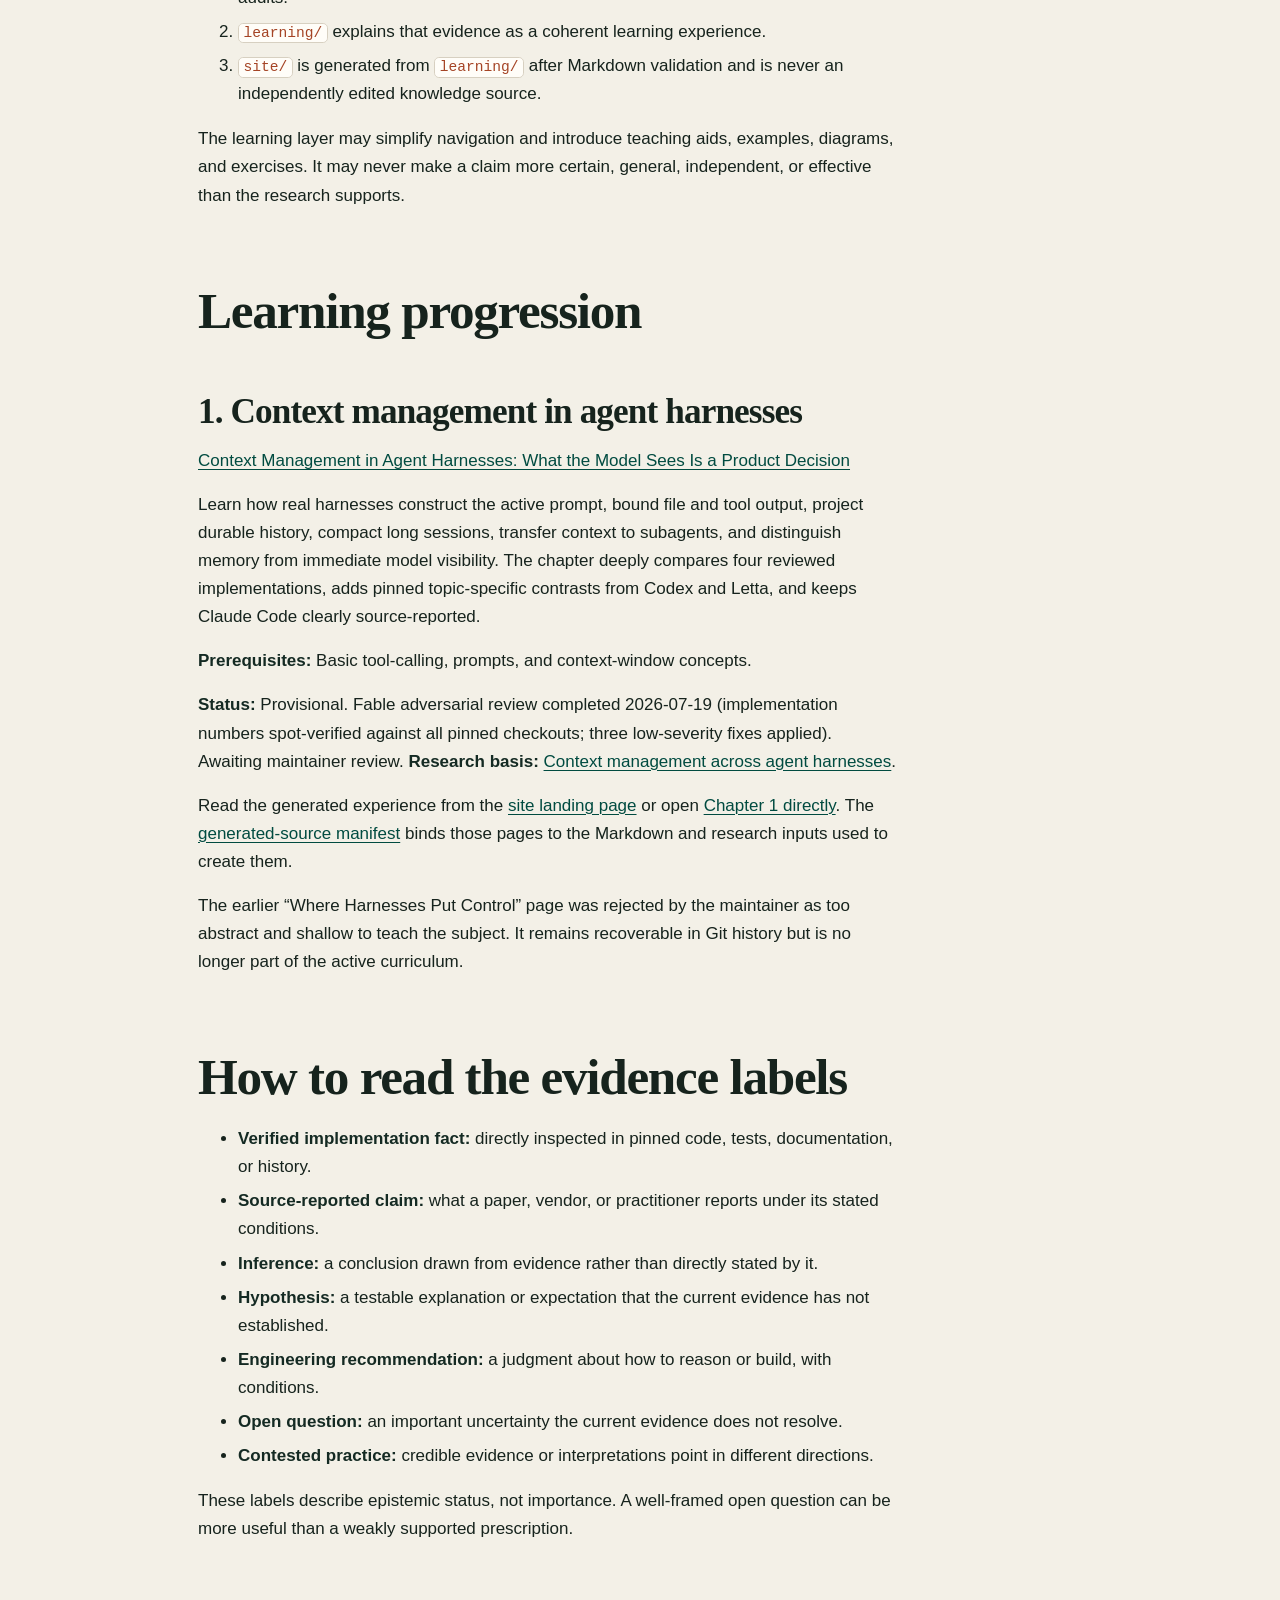
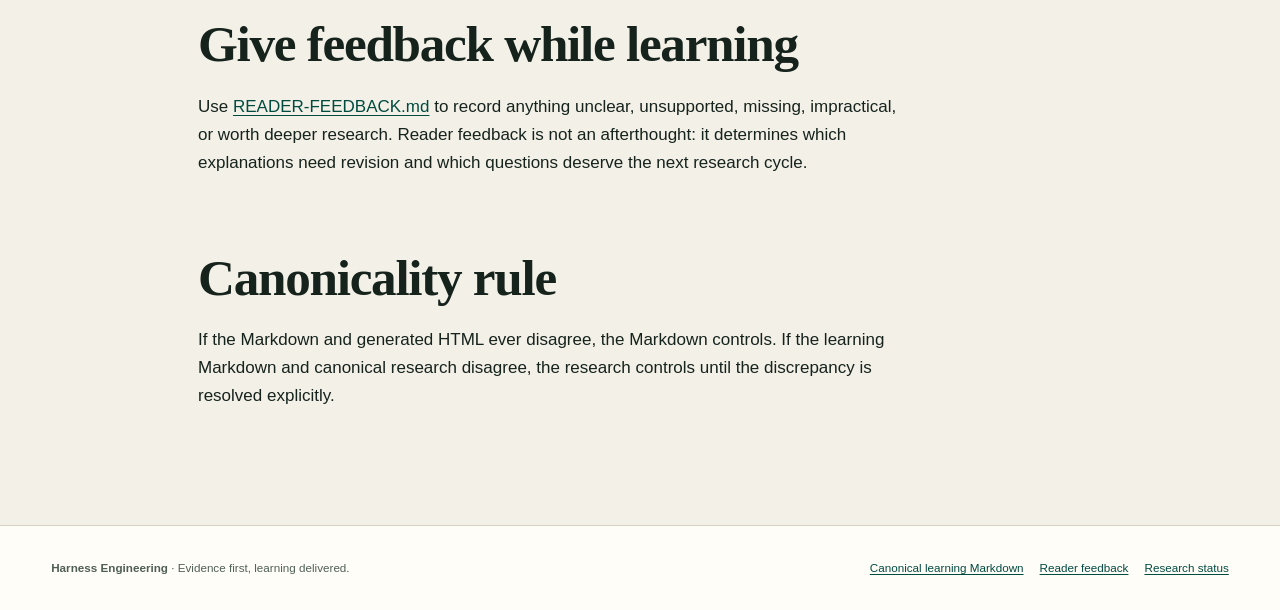
==== commit 071fd2d8: "archive: preserve pre-pivot research and learning state" ====
--- a/site/index.html
+++ b/site/index.html
@@ -20,8 +20,8 @@
   </a>
   <nav class="primary-nav" aria-label="Primary">
     <a aria-current="page" href="index.html">Overview</a>
-    <a href="chapters/where-harnesses-put-control.html">Chapter 1</a>
-    <a href="../research/syntheses/first-batch-harness-architecture.md">Research</a>
+    <a href="chapters/context-management-in-agent-harnesses.html">Chapter 1</a>
+    <a href="../research/syntheses/context-management-across-harnesses.md">Research</a>
   </nav>
   <button class="theme-toggle" type="button" data-theme-toggle aria-label="Use dark theme" title="Change color theme">
     <span class="theme-icon" aria-hidden="true">◐</span><span class="theme-label">Theme</span>
@@ -31,11 +31,11 @@
   <section class="hero" aria-labelledby="hero-title">
     <div class="hero-copy">
       <p class="eyebrow">Harness engineering · Chapter 1</p>
-      <h1 id="hero-title">See the system around the model.</h1>
-      <p class="hero-lede">How model-directed action loops interact with programmed execution, recovery, verification, evaluation, and adaptation boundaries.</p>
+      <h1 id="hero-title">Design what the model can know.</h1>
+      <p class="hero-lede">How real harnesses decide what the model sees, what they preserve, what they compress, and what they risk losing.</p>
       <div class="hero-actions">
-        <a class="button primary" href="chapters/where-harnesses-put-control.html">Start the chapter <span aria-hidden="true">→</span></a>
-        <a class="button quiet" href="../research/syntheses/first-batch-harness-architecture.md">Inspect the synthesis</a>
+        <a class="button primary" href="chapters/context-management-in-agent-harnesses.html">Start the chapter <span aria-hidden="true">→</span></a>
+        <a class="button quiet" href="../research/syntheses/context-management-across-harnesses.md">Inspect the synthesis</a>
       </div>
       <p class="hero-note"><span class="status-dot" aria-hidden="true"></span> Provisional learning material · four pinned, maintainer-reviewed cases</p>
     </div>
@@ -52,15 +52,16 @@
   <section class="chapter-feature" aria-labelledby="chapter-feature-title">
     <div>
       <p class="eyebrow">Current lesson</p>
-      <h2 id="chapter-feature-title">Where Harnesses Put Control</h2>
-      <p>How model-directed action loops interact with programmed execution, recovery, verification, evaluation, and adaptation boundaries.</p>
+      <h2 id="chapter-feature-title">Context Management in Agent Harnesses</h2>
+      <p>How real harnesses decide what the model sees, what they preserve, what they compress, and what they risk losing.</p>
     </div>
     <dl class="chapter-facts">
       <div><dt>Level</dt><dd>Technically capable newcomer</dd></div>
       <div><dt>Evidence</dt><dd>4 reviewed implementation pins</dd></div>
       <div><dt>Status</dt><dd>Provisional, lineage-aware</dd></div>
+      <div><dt>Length</dt><dd>About 35 min</dd></div>
     </dl>
-    <a class="text-link" href="chapters/where-harnesses-put-control.html">Read Chapter 1 <span aria-hidden="true">→</span></a>
+    <a class="text-link" href="chapters/context-management-in-agent-harnesses.html">Read Chapter 1 <span aria-hidden="true">→</span></a>
   </section>
 
   <section class="landing-copy prose" aria-labelledby="guide-details-title">
@@ -74,13 +75,14 @@
 </ol>
 <p>The learning layer may simplify navigation and introduce teaching aids, examples, diagrams, and exercises. It may never make a claim more certain, general, independent, or effective than the research supports.</p>
 <h2 id="learning-progression">Learning progression<a class="heading-anchor" href="#learning-progression" aria-label="Link to Learning progression">#</a></h2>
-<h3 id="1-where-harnesses-put-control">1. Where harnesses put control<a class="heading-anchor" href="#1-where-harnesses-put-control" aria-label="Link to 1. Where harnesses put control">#</a></h3>
-<p><a href="chapters/where-harnesses-put-control.html">Where Harnesses Put Control: Model-Directed Loops Inside Programmed Execution and Recovery Envelopes</a></p>
-<p>Learn to trace who controls admission, model calls, action authority, observations, recovery, task acceptance, and across-run adaptation. The chapter compares four reviewed implementations without treating recurrence as proof of effectiveness.</p>
-<p><strong>Prerequisites:</strong> Basic tool-calling and software control-flow concepts.
-<strong>Status:</strong> Provisional learning chapter derived from the first canonical synthesis.
-<strong>Research basis:</strong> <a href="../research/syntheses/first-batch-harness-architecture.md">First-batch harness architecture</a>.</p>
-<p>Read the generated experience from the <a href="../site/index.html">site landing page</a> or open <a href="../site/chapters/where-harnesses-put-control.html">Chapter 1 directly</a>. The <a href="../site/generated-source-manifest.json">generated-source manifest</a> binds those pages to the Markdown and research inputs used to create them.</p>
+<h3 id="1-context-management-in-agent-harnesses">1. Context management in agent harnesses<a class="heading-anchor" href="#1-context-management-in-agent-harnesses" aria-label="Link to 1. Context management in agent harnesses">#</a></h3>
+<p><a href="chapters/context-management-in-agent-harnesses.html">Context Management in Agent Harnesses: What the Model Sees Is a Product Decision</a></p>
+<p>Learn how real harnesses construct the active prompt, bound file and tool output, project durable history, compact long sessions, transfer context to subagents, and distinguish memory from immediate model visibility. The chapter deeply compares four reviewed implementations, adds pinned topic-specific contrasts from Codex and Letta, and keeps Claude Code clearly source-reported.</p>
+<p><strong>Prerequisites:</strong> Basic tool-calling, prompts, and context-window concepts.</p>
+<p><strong>Status:</strong> Provisional. Fable adversarial review completed 2026-07-19 (implementation numbers spot-verified against all pinned checkouts; three low-severity fixes applied). Awaiting maintainer review.
+<strong>Research basis:</strong> <a href="../research/syntheses/context-management-across-harnesses.md">Context management across agent harnesses</a>.</p>
+<p>Read the generated experience from the <a href="../site/index.html">site landing page</a> or open <a href="../site/chapters/context-management-in-agent-harnesses.html">Chapter 1 directly</a>. The <a href="../site/generated-source-manifest.json">generated-source manifest</a> binds those pages to the Markdown and research inputs used to create them.</p>
+<p>The earlier “Where Harnesses Put Control” page was rejected by the maintainer as too abstract and shallow to teach the subject. It remains recoverable in Git history but is no longer part of the active curriculum.</p>
 <h2 id="how-to-read-the-evidence-labels">How to read the evidence labels<a class="heading-anchor" href="#how-to-read-the-evidence-labels" aria-label="Link to How to read the evidence labels">#</a></h2>
 <ul>
 <li><strong>Verified implementation fact:</strong> directly inspected in pinned code, tests, documentation, or history.</li>
